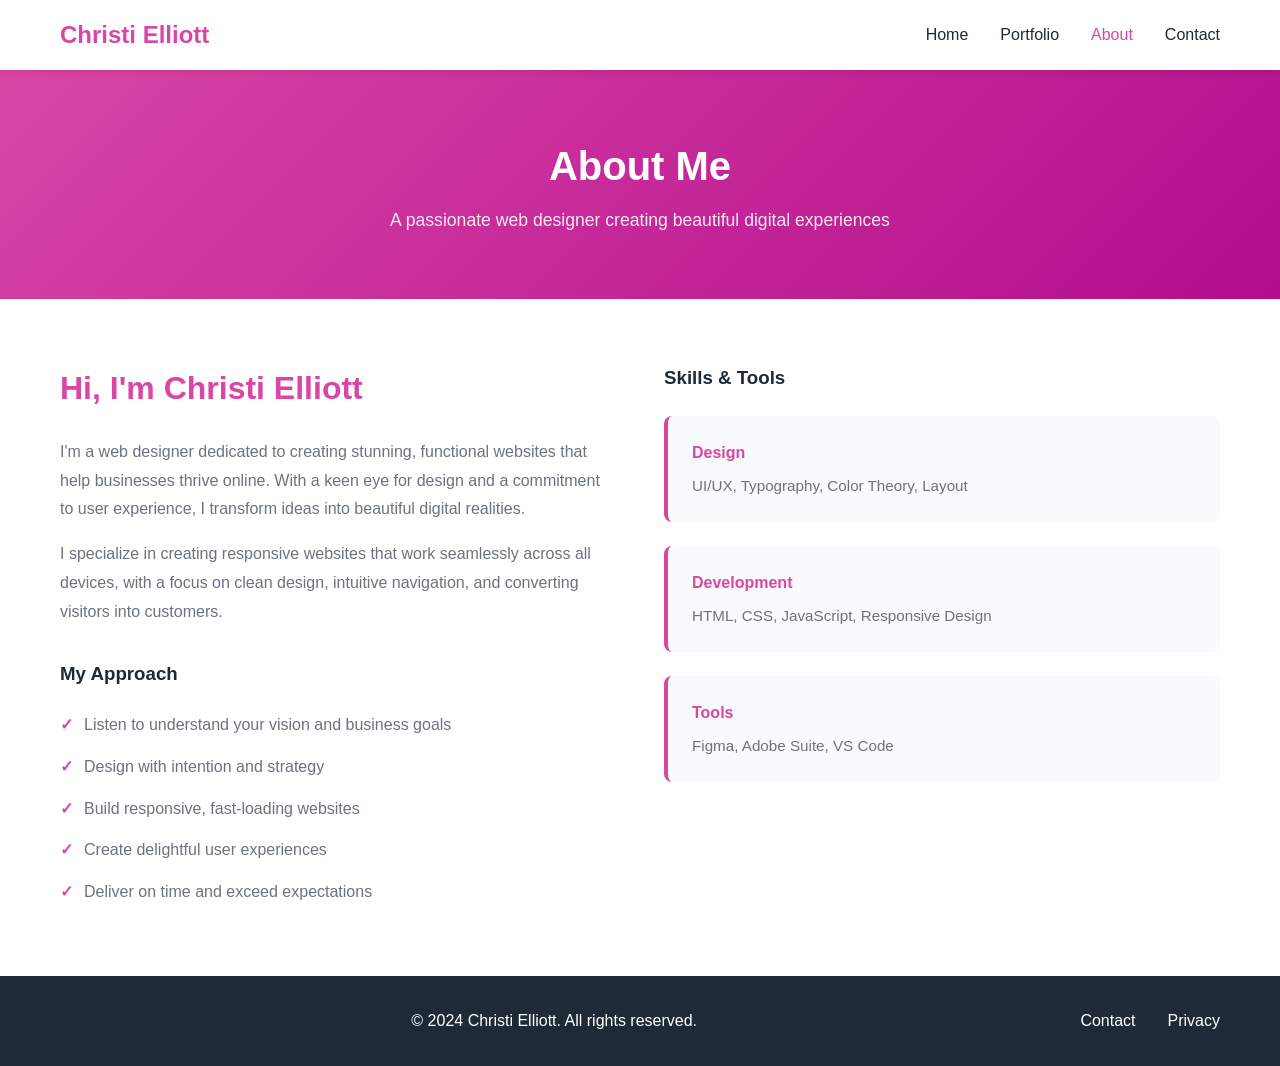
==== about.html @ d7e886c9 "Create portfolio website for web design business with Pink Panther project" ====
<!DOCTYPE html>
<html lang="en">
<head>
    <meta charset="UTF-8">
    <meta name="viewport" content="width=device-width, initial-scale=1.0">
    <title>About - Christi Elliott</title>
    <link rel="stylesheet" href="style.css">
</head>
<body>
    <nav class="navbar">
        <div class="container">
            <div class="logo">Christi Elliott</div>
            <ul class="nav-menu">
                <li><a href="index.html">Home</a></li>
                <li><a href="portfolio.html">Portfolio</a></li>
                <li><a href="about.html" class="active">About</a></li>
                <li><a href="contact.html">Contact</a></li>
            </ul>
        </div>
    </nav>

    <header class="page-header">
        <div class="container">
            <h1>About Me</h1>
            <p>A passionate web designer creating beautiful digital experiences</p>
        </div>
    </header>

    <section class="about">
        <div class="container">
            <div class="about-content">
                <div class="about-text">
                    <h2>Hi, I'm Christi Elliott</h2>
                    <p>
                        I'm a web designer dedicated to creating stunning, functional websites that help businesses thrive online. With a keen eye for design and a commitment to user experience, I transform ideas into beautiful digital realities.
                    </p>
                    <p>
                        I specialize in creating responsive websites that work seamlessly across all devices, with a focus on clean design, intuitive navigation, and converting visitors into customers.
                    </p>
                    <h3>My Approach</h3>
                    <ul class="approach-list">
                        <li>Listen to understand your vision and business goals</li>
                        <li>Design with intention and strategy</li>
                        <li>Build responsive, fast-loading websites</li>
                        <li>Create delightful user experiences</li>
                        <li>Deliver on time and exceed expectations</li>
                    </ul>
                </div>
                <div class="about-skills">
                    <h3>Skills & Tools</h3>
                    <div class="skills-grid">
                        <div class="skill">
                            <h4>Design</h4>
                            <p>UI/UX, Typography, Color Theory, Layout</p>
                        </div>
                        <div class="skill">
                            <h4>Development</h4>
                            <p>HTML, CSS, JavaScript, Responsive Design</p>
                        </div>
                        <div class="skill">
                            <h4>Tools</h4>
                            <p>Figma, Adobe Suite, VS Code</p>
                        </div>
                    </div>
                </div>
            </div>
        </div>
    </section>

    <footer>
        <div class="container">
            <p>&copy; 2024 Christi Elliott. All rights reserved.</p>
            <div class="footer-links">
                <a href="contact.html">Contact</a>
                <a href="#privacy">Privacy</a>
            </div>
        </div>
    </footer>

    <script src="script.js"></script>
</body>
</html>
---- style.css ----
* {
    margin: 0;
    padding: 0;
    box-sizing: border-box;
}

:root {
    --primary: #d946a6;
    --primary-dark: #b30d8d;
    --accent: #fbbf24;
    --dark: #1f2937;
    --light: #f9fafb;
    --gray: #6b7280;
    --border: #e5e7eb;
}

html {
    scroll-behavior: smooth;
}

body {
    font-family: -apple-system, BlinkMacSystemFont, 'Segoe UI', Roboto, Oxygen, Ubuntu, Cantarell, sans-serif;
    line-height: 1.6;
    color: var(--dark);
}

.container {
    max-width: 1200px;
    margin: 0 auto;
    padding: 0 20px;
}

/* Navigation */
.navbar {
    background: white;
    box-shadow: 0 2px 8px rgba(0, 0, 0, 0.1);
    position: sticky;
    top: 0;
    z-index: 100;
}

.navbar .container {
    display: flex;
    justify-content: space-between;
    align-items: center;
    padding: 1rem 20px;
}

.logo {
    font-size: 1.5rem;
    font-weight: 700;
    color: var(--primary);
}

.nav-menu {
    display: flex;
    list-style: none;
    gap: 2rem;
}

.nav-menu a {
    text-decoration: none;
    color: var(--dark);
    font-weight: 500;
    transition: color 0.3s ease;
}

.nav-menu a:hover,
.nav-menu a.active {
    color: var(--primary);
}

/* Hero Section */
.hero {
    background: linear-gradient(135deg, var(--primary) 0%, var(--primary-dark) 100%);
    color: white;
    padding: 8rem 0;
    text-align: center;
}

.hero h1 {
    font-size: 3rem;
    margin-bottom: 1rem;
    font-weight: 700;
}

.hero p {
    font-size: 1.25rem;
    margin-bottom: 2rem;
    opacity: 0.9;
}

.cta-button {
    display: inline-block;
    background: white;
    color: var(--primary);
    padding: 1rem 2rem;
    border-radius: 8px;
    text-decoration: none;
    font-weight: 600;
    transition: transform 0.3s ease, box-shadow 0.3s ease;
}

.cta-button:hover {
    transform: translateY(-2px);
    box-shadow: 0 10px 20px rgba(0, 0, 0, 0.2);
}

/* Page Header */
.page-header {
    background: linear-gradient(135deg, var(--primary) 0%, var(--primary-dark) 100%);
    color: white;
    padding: 4rem 0;
    text-align: center;
}

.page-header h1 {
    font-size: 2.5rem;
    margin-bottom: 0.5rem;
}

.page-header p {
    font-size: 1.1rem;
    opacity: 0.9;
}

/* Services Section */
.services {
    padding: 4rem 0;
    background: var(--light);
}

.services h2 {
    font-size: 2.5rem;
    text-align: center;
    margin-bottom: 3rem;
    color: var(--dark);
}

.service-grid {
    display: grid;
    grid-template-columns: repeat(auto-fit, minmax(250px, 1fr));
    gap: 2rem;
}

.service-card {
    background: white;
    padding: 2rem;
    border-radius: 8px;
    box-shadow: 0 4px 6px rgba(0, 0, 0, 0.1);
    transition: transform 0.3s ease, box-shadow 0.3s ease;
}

.service-card:hover {
    transform: translateY(-5px);
    box-shadow: 0 12px 20px rgba(0, 0, 0, 0.15);
}

.service-card h3 {
    color: var(--primary);
    margin-bottom: 1rem;
}

.service-card p {
    color: var(--gray);
    line-height: 1.8;
}

/* Featured Section */
.featured {
    padding: 4rem 0;
}

.featured h2 {
    font-size: 2.5rem;
    text-align: center;
    margin-bottom: 3rem;
    color: var(--dark);
}

.featured-project {
    display: grid;
    grid-template-columns: 1fr 1fr;
    gap: 3rem;
    align-items: center;
    background: var(--light);
    padding: 3rem;
    border-radius: 8px;
}

.featured-project img {
    width: 100%;
    border-radius: 8px;
    box-shadow: 0 8px 16px rgba(0, 0, 0, 0.1);
}

.featured-content h3 {
    font-size: 2rem;
    margin-bottom: 1rem;
    color: var(--primary);
}

.featured-content p {
    color: var(--gray);
    font-size: 1.1rem;
    margin-bottom: 1.5rem;
}

.view-link {
    display: inline-block;
    color: var(--primary);
    text-decoration: none;
    font-weight: 600;
    transition: gap 0.3s ease;
}

.view-link:hover {
    color: var(--primary-dark);
}

/* Portfolio Section */
.portfolio {
    padding: 4rem 0;
}

.portfolio-grid {
    display: grid;
    grid-template-columns: repeat(auto-fill, minmax(300px, 1fr));
    gap: 2rem;
}

.portfolio-item {
    background: white;
    border-radius: 8px;
    overflow: hidden;
    box-shadow: 0 4px 6px rgba(0, 0, 0, 0.1);
    transition: transform 0.3s ease, box-shadow 0.3s ease;
}

.portfolio-item:hover {
    transform: translateY(-10px);
    box-shadow: 0 12px 24px rgba(0, 0, 0, 0.15);
}

.portfolio-image {
    width: 100%;
    height: 250px;
    overflow: hidden;
    background: var(--light);
}

.portfolio-image img {
    width: 100%;
    height: 100%;
    object-fit: cover;
    transition: transform 0.3s ease;
}

.portfolio-item:hover .portfolio-image img {
    transform: scale(1.05);
}

.portfolio-info {
    padding: 2rem;
}

.portfolio-info h3 {
    color: var(--primary);
    margin-bottom: 0.5rem;
}

.project-category {
    color: var(--primary);
    font-size: 0.9rem;
    font-weight: 600;
    text-transform: uppercase;
    margin-bottom: 1rem;
}

.project-description {
    color: var(--gray);
    margin-bottom: 1.5rem;
    line-height: 1.8;
}

.project-details {
    display: flex;
    flex-wrap: wrap;
    gap: 0.5rem;
    margin-bottom: 1.5rem;
}

.tag {
    background: var(--light);
    color: var(--primary);
    padding: 0.25rem 0.75rem;
    border-radius: 20px;
    font-size: 0.85rem;
    font-weight: 500;
}

.project-link {
    display: inline-block;
    color: var(--primary);
    text-decoration: none;
    font-weight: 600;
    transition: color 0.3s ease;
}

.project-link:hover {
    color: var(--primary-dark);
}

.coming-soon {
    text-align: center;
    color: var(--gray);
    margin-top: 3rem;
    font-style: italic;
}

/* About Section */
.about {
    padding: 4rem 0;
}

.about-content {
    display: grid;
    grid-template-columns: 1fr 1fr;
    gap: 3rem;
}

.about-text h2 {
    font-size: 2rem;
    margin-bottom: 1.5rem;
    color: var(--primary);
}

.about-text p {
    color: var(--gray);
    margin-bottom: 1rem;
    line-height: 1.8;
}

.about-text h3 {
    margin-top: 2rem;
    margin-bottom: 1rem;
    color: var(--dark);
}

.approach-list {
    list-style: none;
    color: var(--gray);
}

.approach-list li {
    padding: 0.5rem 0;
    padding-left: 1.5rem;
    position: relative;
}

.approach-list li:before {
    content: "✓";
    position: absolute;
    left: 0;
    color: var(--primary);
    font-weight: bold;
}

.about-skills h3 {
    margin-bottom: 1.5rem;
    color: var(--dark);
}

.skills-grid {
    display: grid;
    gap: 1.5rem;
}

.skill {
    background: var(--light);
    padding: 1.5rem;
    border-radius: 8px;
    border-left: 4px solid var(--primary);
}

.skill h4 {
    color: var(--primary);
    margin-bottom: 0.5rem;
}

.skill p {
    color: var(--gray);
    font-size: 0.95rem;
}

/* Contact Section */
.contact {
    padding: 4rem 0;
    background: var(--light);
}

.contact-wrapper {
    display: grid;
    grid-template-columns: 1fr 1fr;
    gap: 3rem;
}

.contact-info h2 {
    font-size: 2rem;
    margin-bottom: 2rem;
    color: var(--primary);
}

.info-item {
    margin-bottom: 2rem;
}

.info-item h4 {
    color: var(--dark);
    margin-bottom: 0.5rem;
}

.info-item p {
    color: var(--gray);
}

.info-item a {
    color: var(--primary);
    text-decoration: none;
    font-weight: 500;
}

.info-item a:hover {
    text-decoration: underline;
}

.contact-info h3 {
    margin-top: 2rem;
    color: var(--dark);
    margin-bottom: 1rem;
}

/* Contact Form */
.contact-form {
    background: white;
    padding: 2rem;
    border-radius: 8px;
    box-shadow: 0 4px 6px rgba(0, 0, 0, 0.1);
}

.form-group {
    margin-bottom: 1.5rem;
}

.form-group label {
    display: block;
    margin-bottom: 0.5rem;
    color: var(--dark);
    font-weight: 500;
}

.form-group input,
.form-group textarea {
    width: 100%;
    padding: 0.75rem;
    border: 1px solid var(--border);
    border-radius: 4px;
    font-family: inherit;
    font-size: 1rem;
    transition: border-color 0.3s ease;
}

.form-group input:focus,
.form-group textarea:focus {
    outline: none;
    border-color: var(--primary);
    box-shadow: 0 0 0 3px rgba(217, 70, 166, 0.1);
}

.submit-button {
    width: 100%;
    background: linear-gradient(135deg, var(--primary) 0%, var(--primary-dark) 100%);
    color: white;
    padding: 1rem;
    border: none;
    border-radius: 4px;
    font-weight: 600;
    font-size: 1rem;
    cursor: pointer;
    transition: transform 0.3s ease, box-shadow 0.3s ease;
}

.submit-button:hover {
    transform: translateY(-2px);
    box-shadow: 0 8px 16px rgba(217, 70, 166, 0.3);
}

/* Footer */
footer {
    background: var(--dark);
    color: white;
    padding: 2rem 0;
    text-align: center;
}

footer .container {
    display: grid;
    grid-template-columns: 1fr auto;
    gap: 2rem;
    align-items: center;
}

.footer-links {
    display: flex;
    gap: 2rem;
    justify-self: end;
}

.footer-links a {
    color: white;
    text-decoration: none;
    transition: color 0.3s ease;
}

.footer-links a:hover {
    color: var(--primary);
}

/* Responsive Design */
@media (max-width: 768px) {
    .hero h1 {
        font-size: 2rem;
    }

    .services h2,
    .featured h2 {
        font-size: 1.75rem;
    }

    .featured-project,
    .about-content,
    .contact-wrapper {
        grid-template-columns: 1fr;
    }

    .nav-menu {
        gap: 1rem;
        font-size: 0.9rem;
    }

    .service-grid {
        grid-template-columns: 1fr;
    }

    footer .container {
        grid-template-columns: 1fr;
        text-align: center;
    }

    .footer-links {
        justify-self: center;
    }
}
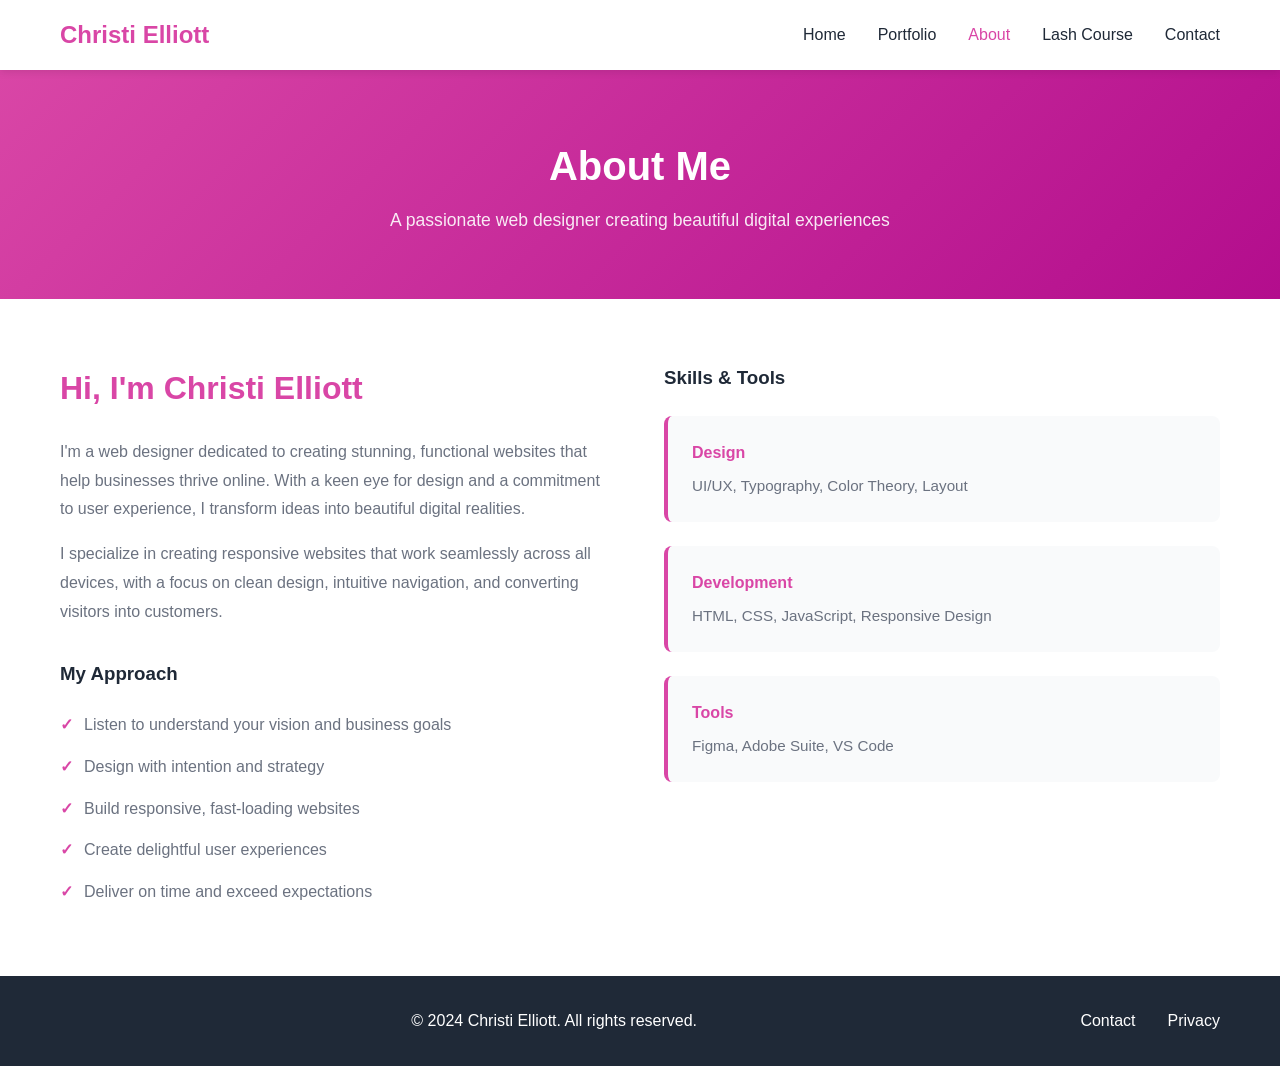
==== commit a1bd38d5: "Create interactive lash course with 6 modules, 25 lessons, and progress tracking - Added comprehensi" ====
--- a/about.html
+++ b/about.html
@@ -14,6 +14,7 @@
                 <li><a href="index.html">Home</a></li>
                 <li><a href="portfolio.html">Portfolio</a></li>
                 <li><a href="about.html" class="active">About</a></li>
+                <li><a href="course.html">Lash Course</a></li>
                 <li><a href="contact.html">Contact</a></li>
             </ul>
         </div>
